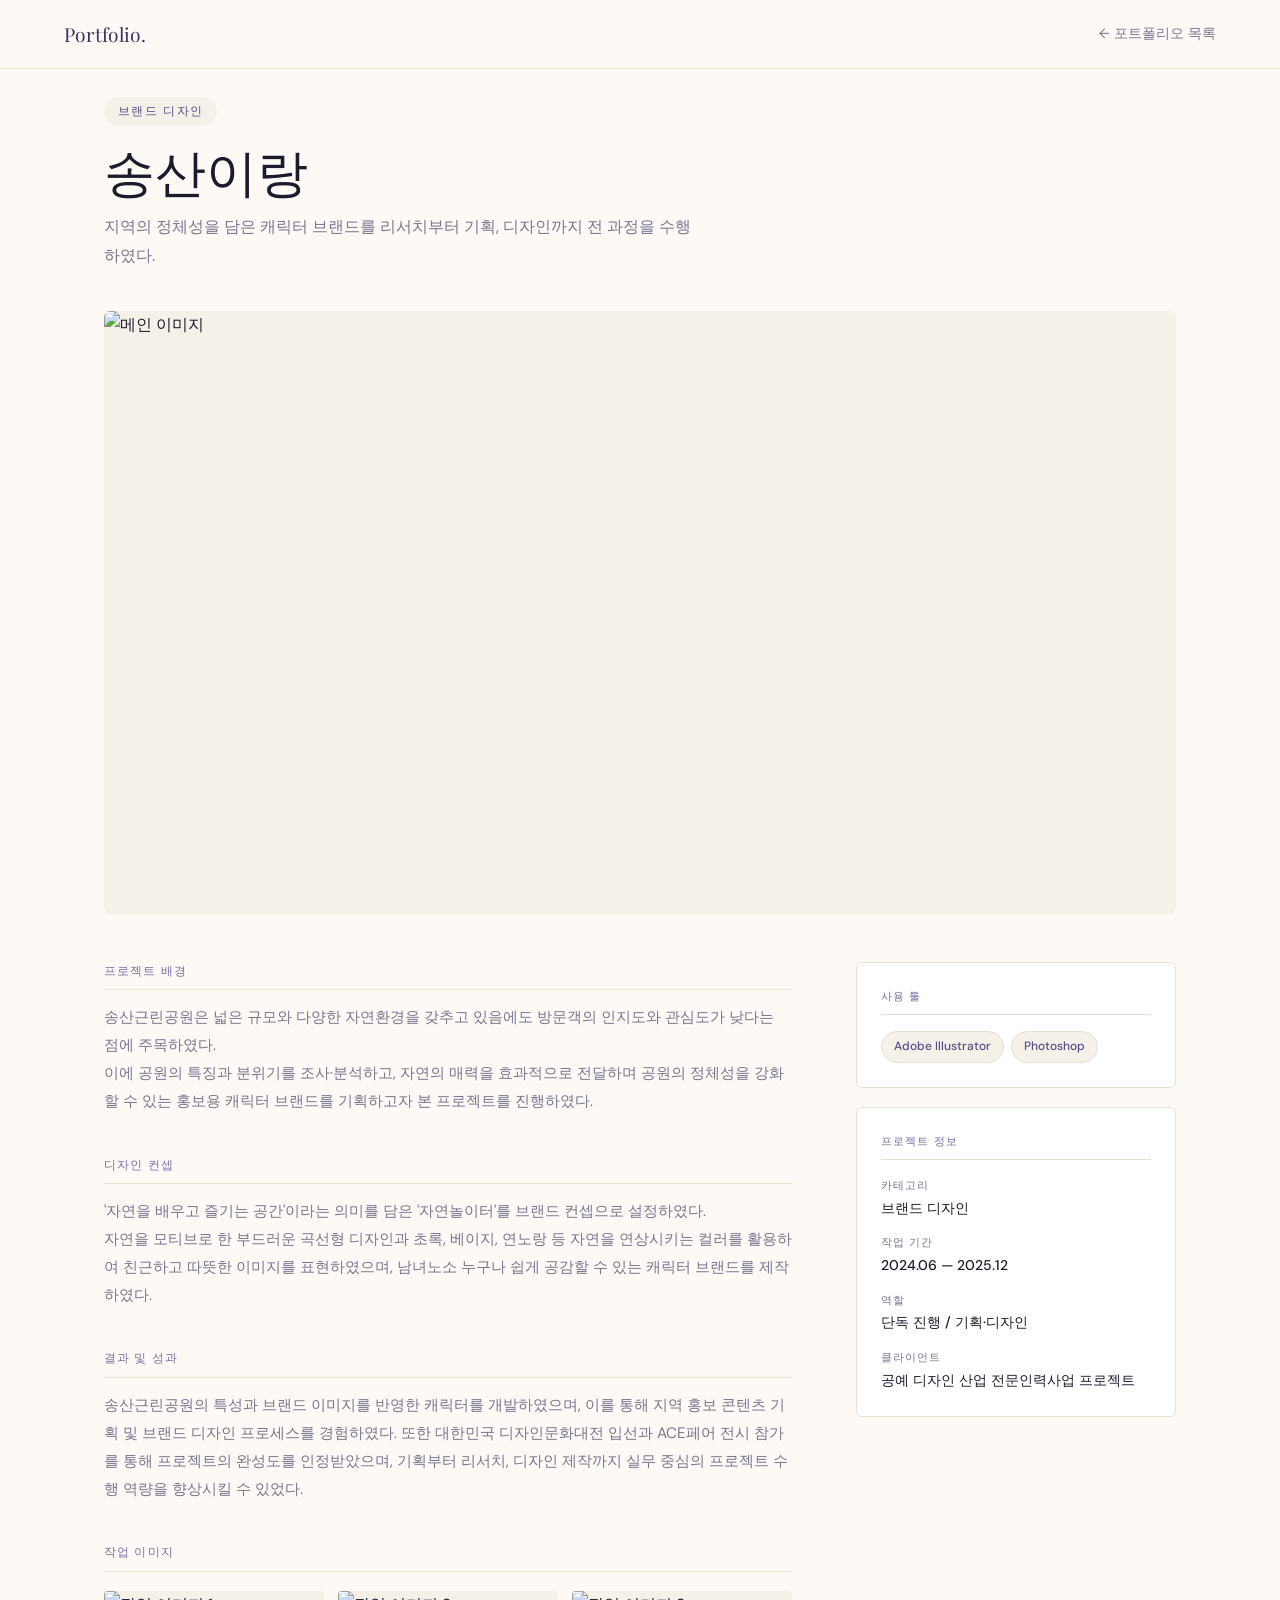
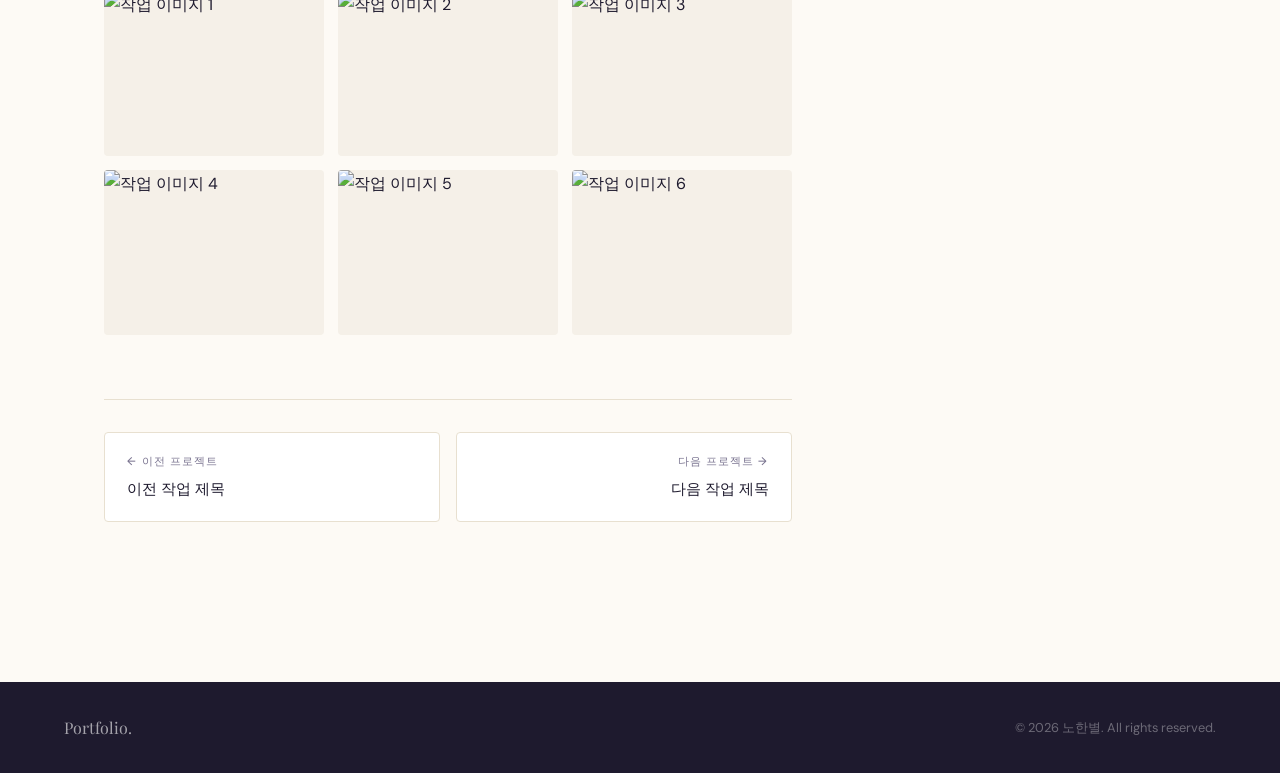
==== pot1.html @ 396f58be "Add files via upload" ====
<!DOCTYPE html>
<html lang="ko">
<head>
<meta charset="UTF-8">
<meta name="viewport" content="width=device-width, initial-scale=1.0">
<title>송산이랑 — Portfolio</title>
<link href="https://fonts.googleapis.com/css2?family=Playfair+Display:wght@400;500&family=DM+Sans:wght@300;400;500&display=swap" rel="stylesheet">
<style>
  :root {
    --purple:    #5B4B8A;
    --purple-lt: #7C6BA8;
    --purple-dk: #3D3060;
    --beige:     #F5F0E8;
    --beige-dk:  #E8E0D0;
    --cream:     #FDFAF5;
    --ink:       #1E1A2E;
    --muted:     #7A7490;
    --white:     #FFFFFF;
  }
  * { margin: 0; padding: 0; box-sizing: border-box; }
  html { scroll-behavior: smooth; }
  body { font-family: 'DM Sans', sans-serif; background: var(--cream); color: var(--ink); font-size: 16px; line-height: 1.7; }

  /* NAV */
  nav {
    position: fixed; top: 0; left: 0; right: 0; z-index: 200;
    padding: 0 5%;
    background: rgba(253,250,245,0.95);
    backdrop-filter: blur(10px);
    border-bottom: 1px solid var(--beige-dk);
  }
  .nav-inner {
    max-width: 1200px; margin: 0 auto;
    display: flex; align-items: center; justify-content: space-between;
    padding: 1.1rem 0;
  }
  .nav-logo { font-family: 'Playfair Display', serif; font-size: 1.2rem; color: var(--purple-dk); text-decoration: none; }
  .nav-back { font-size: 0.85rem; color: var(--muted); text-decoration: none; display: flex; align-items: center; gap: 0.4rem; transition: color 0.2s; }
  .nav-back:hover { color: var(--purple); }

  /* PAGE */
  .page { max-width: 1200px; margin: 0 auto; padding: 6rem 5% 5rem; }

  /* 헤더 */
  .project-header { margin-bottom: 2.5rem; }
  .project-category {
    display: inline-block; font-size: 0.72rem; font-weight: 500;
    letter-spacing: 0.14em; text-transform: uppercase;
    color: var(--purple); background: var(--beige);
    padding: 0.3rem 0.85rem; border-radius: 20px; margin-bottom: 1rem;
  }
  .project-title {
    font-family: 'Playfair Display', serif;
    font-size: clamp(2rem, 4vw, 3.2rem);
    font-weight: 400; line-height: 1.1; color: var(--ink); margin-bottom: 0.9rem;
  }
  .project-subtitle { font-size: 1rem; color: var(--muted); max-width: 600px; line-height: 1.8; }

  /* 메인 이미지 */
  .main-img-wrap {
    width: 100%; aspect-ratio: 16/9;
    border-radius: 6px; overflow: hidden;
    background: var(--beige); margin-bottom: 3rem;
  }
  .main-img-wrap img { width: 100%; height: 100%; object-fit: cover; display: block; }

  /* 2단 레이아웃 */
  .project-layout { display: grid; grid-template-columns: 1fr 320px; gap: 4rem; align-items: start; }

  /* 본문 */
  .section-block { margin-bottom: 2.5rem; }
  .section-block h3 {
    font-size: 0.72rem; font-weight: 500;
    letter-spacing: 0.1em; text-transform: uppercase;
    color: var(--purple-lt); margin-bottom: 0.8rem;
    padding-bottom: 0.5rem; border-bottom: 1px solid var(--beige-dk);
  }
  .section-block p { font-size: 0.95rem; color: var(--muted); line-height: 1.85; }

  /* 갤러리 */
  .gallery-section { margin-bottom: 2.5rem; }
  .gallery-section h3 {
    font-size: 0.72rem; font-weight: 500;
    letter-spacing: 0.1em; text-transform: uppercase;
    color: var(--purple-lt); margin-bottom: 1.2rem;
    padding-bottom: 0.5rem; border-bottom: 1px solid var(--beige-dk);
  }
  .gallery-grid { display: grid; grid-template-columns: repeat(3, 1fr); gap: 0.85rem; }
  .gallery-slot {
    aspect-ratio: 4/3; border-radius: 4px; overflow: hidden;
    background: var(--beige); cursor: pointer;
    transition: transform 0.2s, box-shadow 0.2s;
  }
  .gallery-slot:hover { transform: scale(1.02); box-shadow: 0 8px 24px rgba(91,75,138,0.12); }
  .gallery-slot img { width: 100%; height: 100%; object-fit: cover; display: block; }

  /* 사이드바 */
  .sidebar { position: sticky; top: 5.5rem; display: flex; flex-direction: column; gap: 1.2rem; }
  .sidebar-card { background: var(--white); border: 1px solid var(--beige-dk); border-radius: 6px; padding: 1.5rem; }
  .sidebar-card h4 {
    font-size: 0.7rem; font-weight: 500;
    letter-spacing: 0.1em; text-transform: uppercase;
    color: var(--purple-lt); margin-bottom: 1rem;
    padding-bottom: 0.5rem; border-bottom: 1px solid var(--beige-dk);
  }
  .tool-tags { display: flex; flex-wrap: wrap; gap: 0.45rem; }
  .tool-tag {
    font-size: 0.75rem; font-weight: 500;
    padding: 0.3rem 0.75rem;
    border: 1px solid var(--beige-dk); border-radius: 20px;
    color: var(--purple); background: var(--beige);
  }
  .info-list { display: flex; flex-direction: column; gap: 0.8rem; }
  .info-row { display: flex; flex-direction: column; gap: 0.1rem; }
  .info-label { font-size: 0.7rem; font-weight: 500; letter-spacing: 0.08em; text-transform: uppercase; color: var(--muted); }
  .info-value { font-size: 0.88rem; color: var(--ink); font-weight: 500; }

  /* 이전/다음 */
  .project-nav {
    margin-top: 4rem; padding-top: 2rem;
    border-top: 1px solid var(--beige-dk);
    display: grid; grid-template-columns: 1fr 1fr; gap: 1rem;
  }
  .pnav-item {
    text-decoration: none; padding: 1.2rem 1.4rem;
    border: 1px solid var(--beige-dk); border-radius: 4px;
    background: var(--white); transition: border-color 0.2s, transform 0.15s;
    display: flex; flex-direction: column; gap: 0.35rem;
  }
  .pnav-item:hover { border-color: var(--purple); transform: translateY(-2px); }
  .pnav-item.next { text-align: right; }
  .pnav-dir { font-size: 0.7rem; font-weight: 500; letter-spacing: 0.1em; text-transform: uppercase; color: var(--muted); }
  .pnav-name { font-size: 0.92rem; font-weight: 500; color: var(--ink); }

  /* 라이트박스 */
  .lightbox {
    display: none; position: fixed; inset: 0; z-index: 500;
    background: rgba(20,16,36,0.93);
    align-items: center; justify-content: center; padding: 2rem;
  }
  .lightbox.open { display: flex; }
  .lightbox img { max-width: 90vw; max-height: 88vh; object-fit: contain; border-radius: 4px; }
  .lb-close {
    position: absolute; top: 1.2rem; right: 1.5rem;
    background: none; border: none; color: #fff;
    font-size: 2rem; cursor: pointer; opacity: 0.6; transition: opacity 0.2s;
  }
  .lb-close:hover { opacity: 1; }

  /* FOOTER */
  footer { background: var(--ink); padding: 2rem 5%; margin-top: 5rem; }
  .footer-inner {
    max-width: 1200px; margin: 0 auto;
    display: flex; align-items: center; justify-content: space-between; gap: 1rem; flex-wrap: wrap;
  }
  .footer-logo { font-family: 'Playfair Display', serif; font-size: 1rem; color: rgba(255,255,255,0.6); text-decoration: none; }
  footer p { font-size: 0.8rem; color: rgba(255,255,255,0.35); }

  @media (max-width: 768px) {
    .project-layout { grid-template-columns: 1fr; }
    .sidebar { position: static; }
    .gallery-grid { grid-template-columns: repeat(2, 1fr); }
    .project-nav { grid-template-columns: 1fr; }
  }
</style>
</head>
<body>

<!-- NAV -->
<nav>
  <div class="nav-inner">
    <a href="portfolio.html" class="nav-logo">Portfolio.</a>
    <a href="index.html" class="nav-back">← 포트폴리오 목록</a>
  </div>
</nav>

<div class="page">

  <!-- 헤더 -->
  <div class="project-header">
    <span class="project-category">브랜드 디자인</span>
    <h1 class="project-title">송산이랑</h1>
    <p class="project-subtitle">지역의 정체성을 담은 캐릭터 브랜드를 리서치부터 기획, 디자인까지 전 과정을 수행하였다.</p>
  </div>

  <!-- 메인 이미지 -->
  <div class="main-img-wrap">
    <img src="img/진흥원 일러.jpg" alt="메인 이미지">
  </div>

  <div class="project-layout">

    <!-- 왼쪽 본문 -->
    <div class="project-main">

      <div class="section-block">
        <h3>프로젝트 배경</h3>
        <p>송산근린공원은 넓은 규모와 다양한 자연환경을 갖추고 있음에도 방문객의 인지도와 관심도가 낮다는 점에 주목하였다. 
          <br>이에 공원의 특징과 분위기를 조사·분석하고, 자연의 매력을 효과적으로 전달하며 공원의 정체성을 강화할 수 있는 홍보용 캐릭터 브랜드를 기획하고자 본 프로젝트를 진행하였다.</p>
      </div>

      <div class="section-block">
        <h3>디자인 컨셉</h3>
        <p>'자연을 배우고 즐기는 공간'이라는 의미를 담은 '자연놀이터'를 브랜드 컨셉으로 설정하였다. 
          <br>자연을 모티브로 한 부드러운 곡선형 디자인과 초록, 베이지, 연노랑 등 자연을 연상시키는 컬러를 활용하여 친근하고 따뜻한 이미지를 표현하였으며, 남녀노소 누구나 쉽게 공감할 수 있는 캐릭터 브랜드를 제작하였다.</p>
      </div>

      <div class="section-block">
        <h3>결과 및 성과</h3>
        <p>송산근린공원의 특성과 브랜드 이미지를 반영한 캐릭터를 개발하였으며, 이를 통해 지역 홍보 콘텐츠 기획 및 브랜드 디자인 프로세스를 경험하였다. 또한 대한민국 디자인문화대전 입선과 ACE페어 전시 참가를 통해 프로젝트의 완성도를 인정받았으며, 기획부터 리서치, 디자인 제작까지 실무 중심의 프로젝트 수행 역량을 향상시킬 수 있었다.</p>
      </div>

      <!-- 갤러리 -->
      <div class="gallery-section">
        <h3>작업 이미지</h3>
        <div class="gallery-grid">
          <div class="gallery-slot" onclick="openLB('img/진흥원 1.png')"><img src="img/진흥원 1.png" alt="작업 이미지 1"></div>
          <div class="gallery-slot" onclick="openLB('img/진흥원 2.png')"><img src="img/진흥원 2.png" alt="작업 이미지 2"></div>
          <div class="gallery-slot" onclick="openLB('img/진흥원 스티커.jpg')"><img src="img/진흥원 스티커.jpg" alt="작업 이미지 3"></div>
          <div class="gallery-slot" onclick="openLB('img/진흥원 목업1VCVFG.png')"><img src="img/진흥원 목업1VCVFG.png" alt="작업 이미지 4"></div>
          <div class="gallery-slot" onclick="openLB('img/진흥원 목업2.jpg')"><img src="img/진흥원 목업2.jpg" alt="작업 이미지 5"></div>
          <div class="gallery-slot" onclick="openLB('img/진흥원1.jpg')"><img src="img/진흥원1.jpg" alt="작업 이미지 6"></div>
        </div>
      </div>

      <!-- 이전/다음 -->
      <div class="project-nav">
        <a href="pot6.html" class="pnav-item prev">
          <span class="pnav-dir">← 이전 프로젝트</span>
          <span class="pnav-name">이전 작업 제목</span>
        </a>
        <a href="pot2.html" class="pnav-item next">
          <span class="pnav-dir">다음 프로젝트 →</span>
          <span class="pnav-name">다음 작업 제목</span>
        </a>
      </div>

    </div>

    <!-- 오른쪽 사이드바 -->
    <aside class="sidebar">
      <div class="sidebar-card">
        <h4>사용 툴</h4>
        <div class="tool-tags">
          <span class="tool-tag">Adobe Illustrator</span>
          <span class="tool-tag">Photoshop</span>
        </div>
      </div>
      <div class="sidebar-card">
        <h4>프로젝트 정보</h4>
        <div class="info-list">
          <div class="info-row">
            <span class="info-label">카테고리</span>
            <span class="info-value">브랜드 디자인</span>
          </div>
          <div class="info-row">
            <span class="info-label">작업 기간</span>
            <span class="info-value">2024.06 — 2025.12</span>
          </div>
          <div class="info-row">
            <span class="info-label">역할</span>
            <span class="info-value">단독 진행 / 기획·디자인</span>
          </div>
          <div class="info-row">
            <span class="info-label">클라이언트</span>
            <span class="info-value">공예 디자인 산업 전문인력사업 프로젝트</span>
          </div>
        </div>
      </div>
    </aside>

  </div>
</div>

<!-- FOOTER -->
<footer>
  <div class="footer-inner">
    <a href="portfolio.html" class="footer-logo">Portfolio.</a>
    <p>© 2026 노한별. All rights reserved.</p>
  </div>
</footer>

<!-- 라이트박스 -->
<div class="lightbox" id="lightbox" onclick="closeLB(event)">
  <button class="lb-close" onclick="closeLB()">✕</button>
  <img id="lbImg" src="" alt="">
</div>

<script>
  function openLB(src) {
    document.getElementById('lbImg').src = src;
    document.getElementById('lightbox').classList.add('open');
    document.body.style.overflow = 'hidden';
  }
  function closeLB(e) {
    if (e && e.target !== document.getElementById('lightbox') && !e.target.classList.contains('lb-close')) return;
    document.getElementById('lightbox').classList.remove('open');
    document.body.style.overflow = '';
  }
  document.addEventListener('keydown', e => { if (e.key === 'Escape') closeLB({ target: document.getElementById('lightbox') }); });
</script>
</body>
</html>
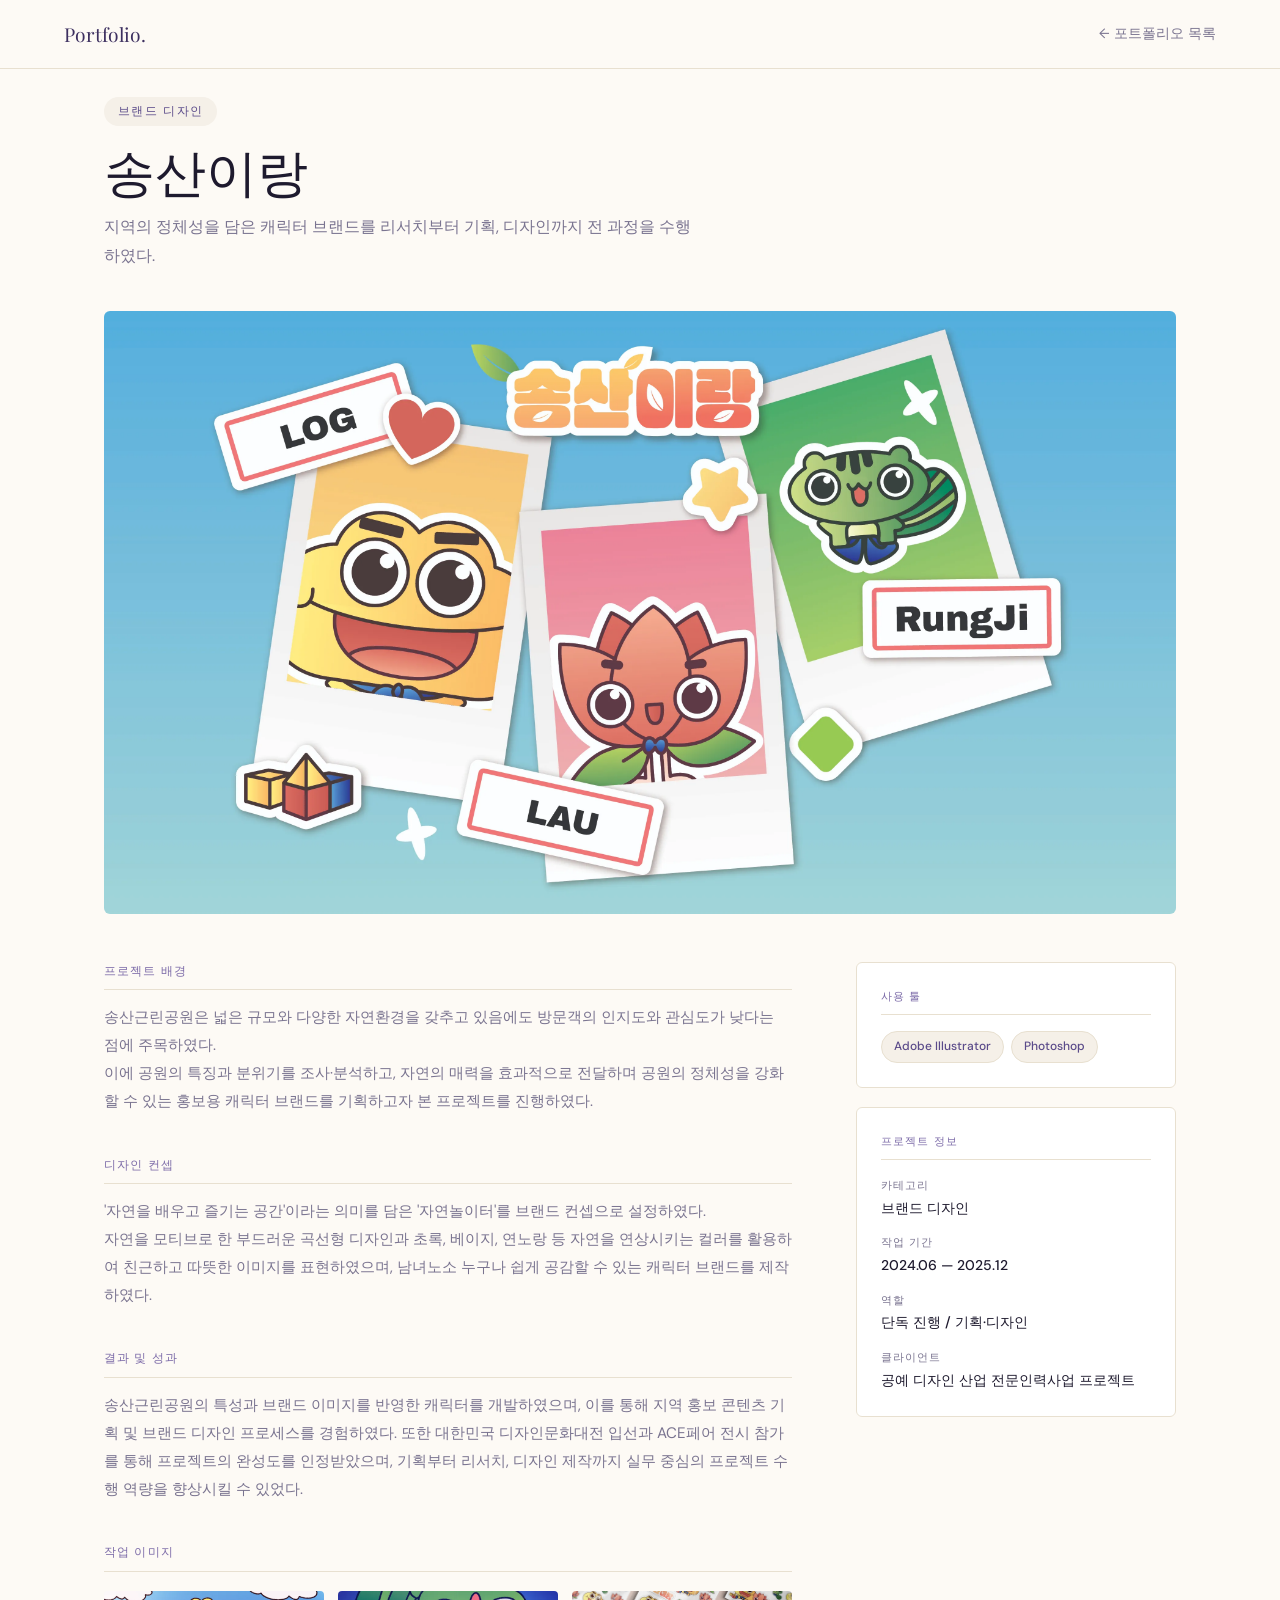
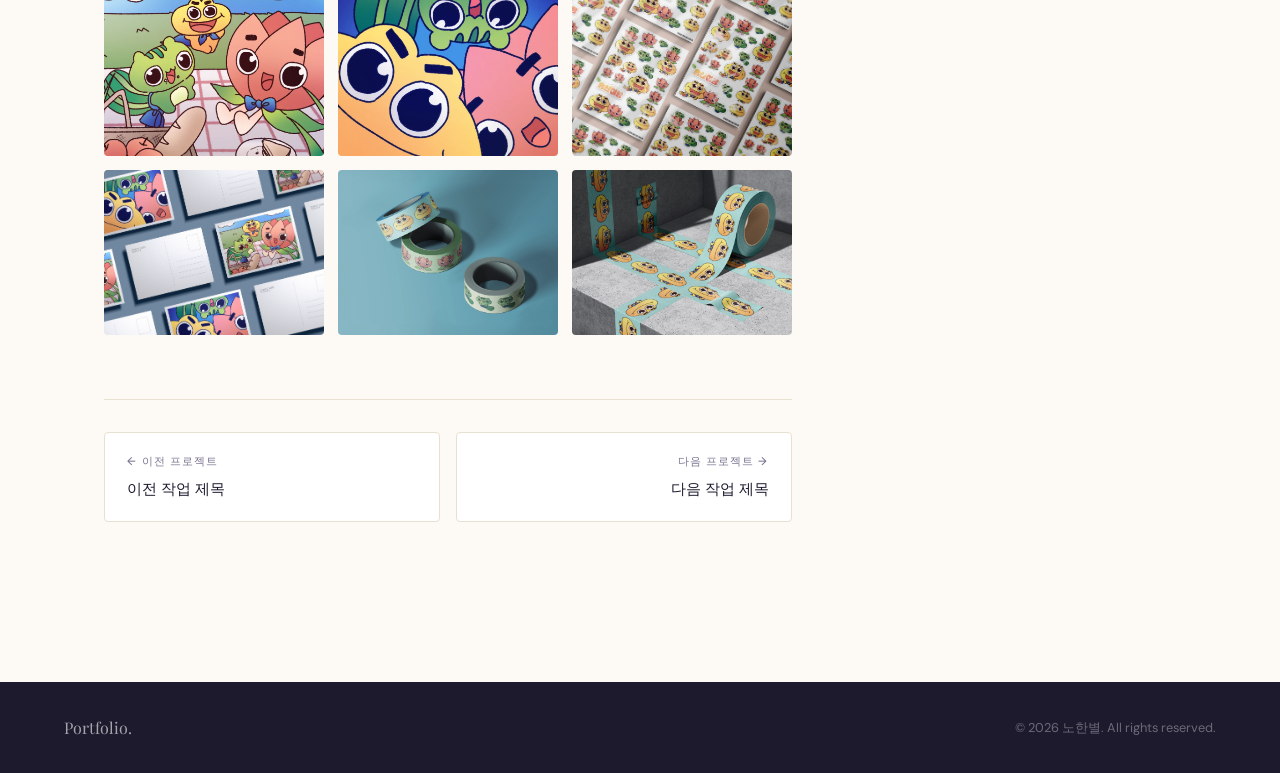
==== commit f74d6333: "ㅌㅇㅍㅌ ㅌㅊㅋ" ====
--- a/pot1.html
+++ b/pot1.html
@@ -185,7 +185,7 @@
 
   <!-- 메인 이미지 -->
   <div class="main-img-wrap">
-    <img src="img/진흥원 일러.jpg" alt="메인 이미지">
+    <img src="images/진흥원 일러.webp" alt="메인 이미지">
   </div>
 
   <div class="project-layout">
@@ -214,12 +214,12 @@
       <div class="gallery-section">
         <h3>작업 이미지</h3>
         <div class="gallery-grid">
-          <div class="gallery-slot" onclick="openLB('img/진흥원 1.png')"><img src="img/진흥원 1.png" alt="작업 이미지 1"></div>
-          <div class="gallery-slot" onclick="openLB('img/진흥원 2.png')"><img src="img/진흥원 2.png" alt="작업 이미지 2"></div>
-          <div class="gallery-slot" onclick="openLB('img/진흥원 스티커.jpg')"><img src="img/진흥원 스티커.jpg" alt="작업 이미지 3"></div>
-          <div class="gallery-slot" onclick="openLB('img/진흥원 목업1VCVFG.png')"><img src="img/진흥원 목업1VCVFG.png" alt="작업 이미지 4"></div>
-          <div class="gallery-slot" onclick="openLB('img/진흥원 목업2.jpg')"><img src="img/진흥원 목업2.jpg" alt="작업 이미지 5"></div>
-          <div class="gallery-slot" onclick="openLB('img/진흥원1.jpg')"><img src="img/진흥원1.jpg" alt="작업 이미지 6"></div>
+          <div class="gallery-slot" onclick="openLB('images/진흥원 1.webp')"><img src="images/진흥원 1.webp" alt="작업 이미지 1"></div>
+          <div class="gallery-slot" onclick="openLB('images/진흥원 2.webp')"><img src="images/진흥원 2.webp" alt="작업 이미지 2"></div>
+          <div class="gallery-slot" onclick="openLB('images/진흥원 스티커.webp')"><img src="images/진흥원 스티커.webp" alt="작업 이미지 3"></div>
+          <div class="gallery-slot" onclick="openLB('images/진흥원 목업1VCVFG.webp')"><img src="images/진흥원 목업1VCVFG.webp" alt="작업 이미지 4"></div>
+          <div class="gallery-slot" onclick="openLB('images/진흥원 목업2.webp')"><img src="images/진흥원 목업2.webp" alt="작업 이미지 5"></div>
+          <div class="gallery-slot" onclick="openLB('images/진흥원1.webp')"><img src="images/진흥원1.webp" alt="작업 이미지 6"></div>
         </div>
       </div>
 
